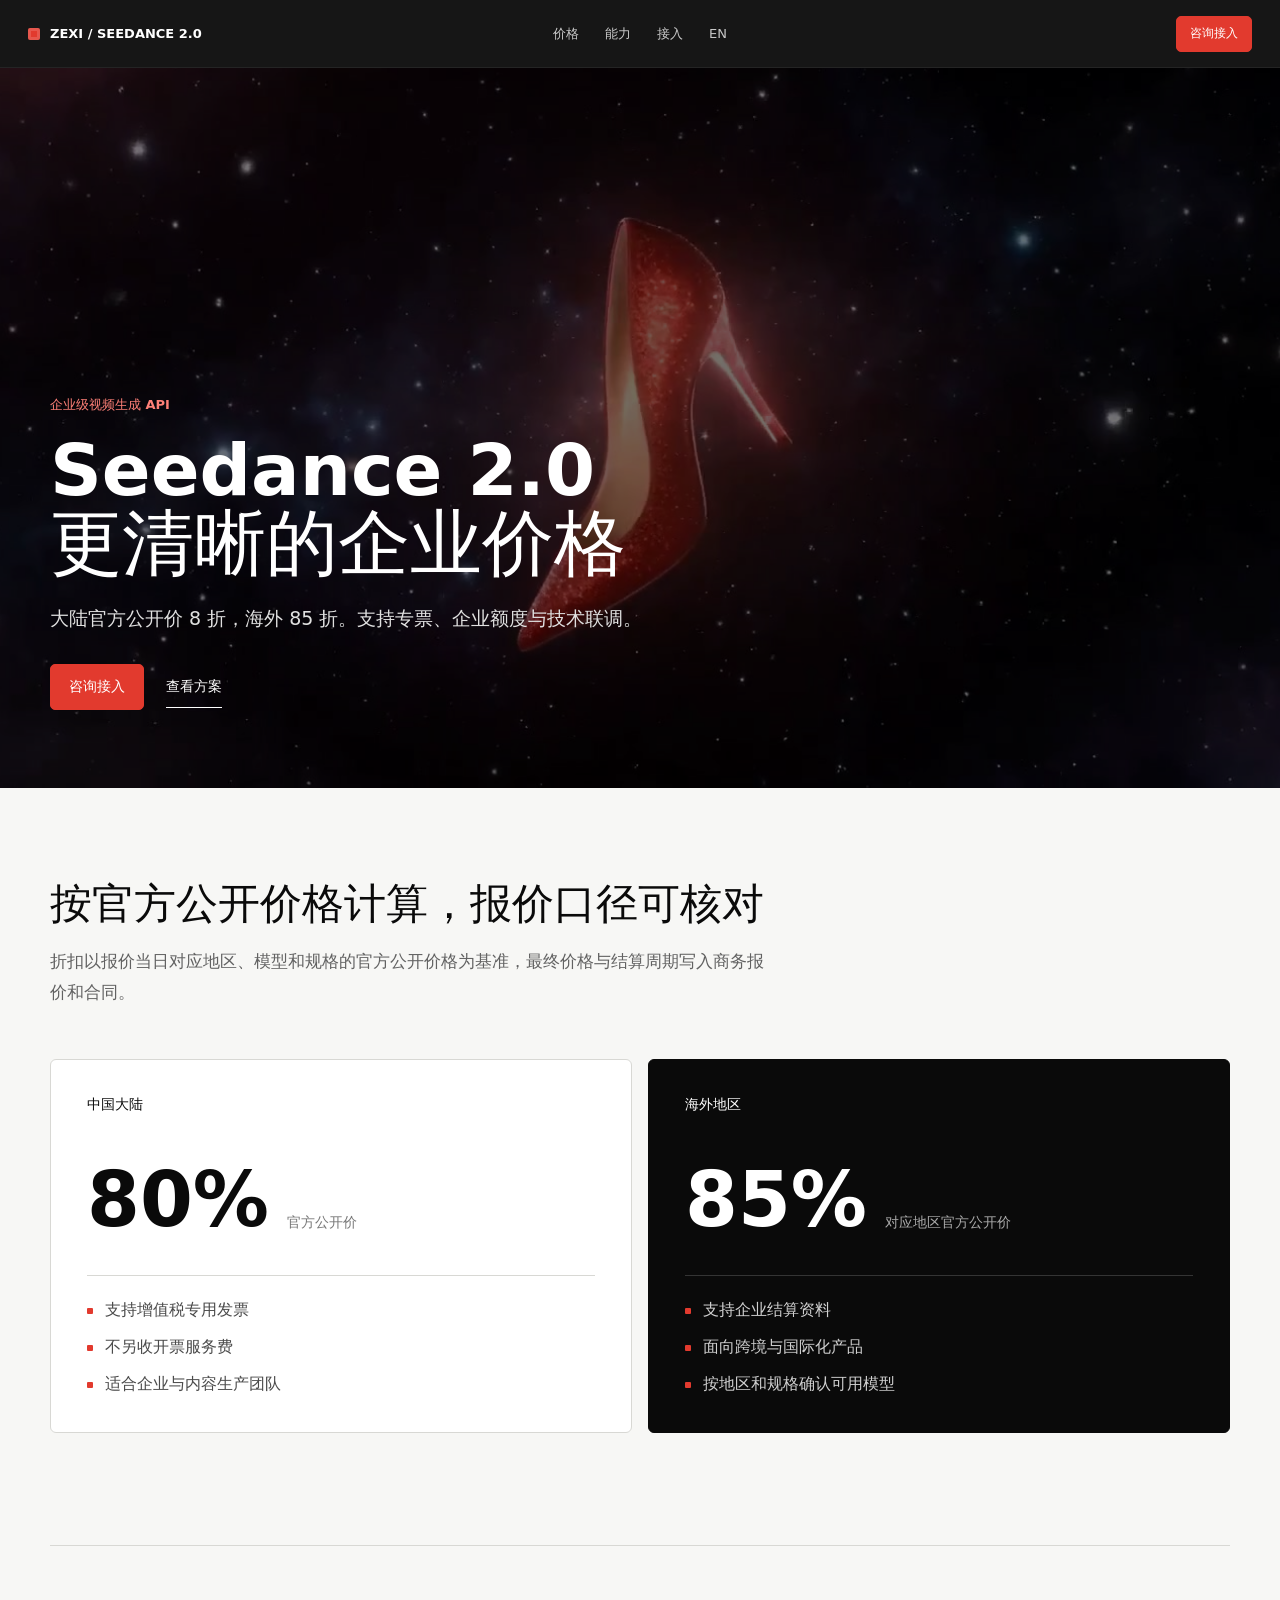
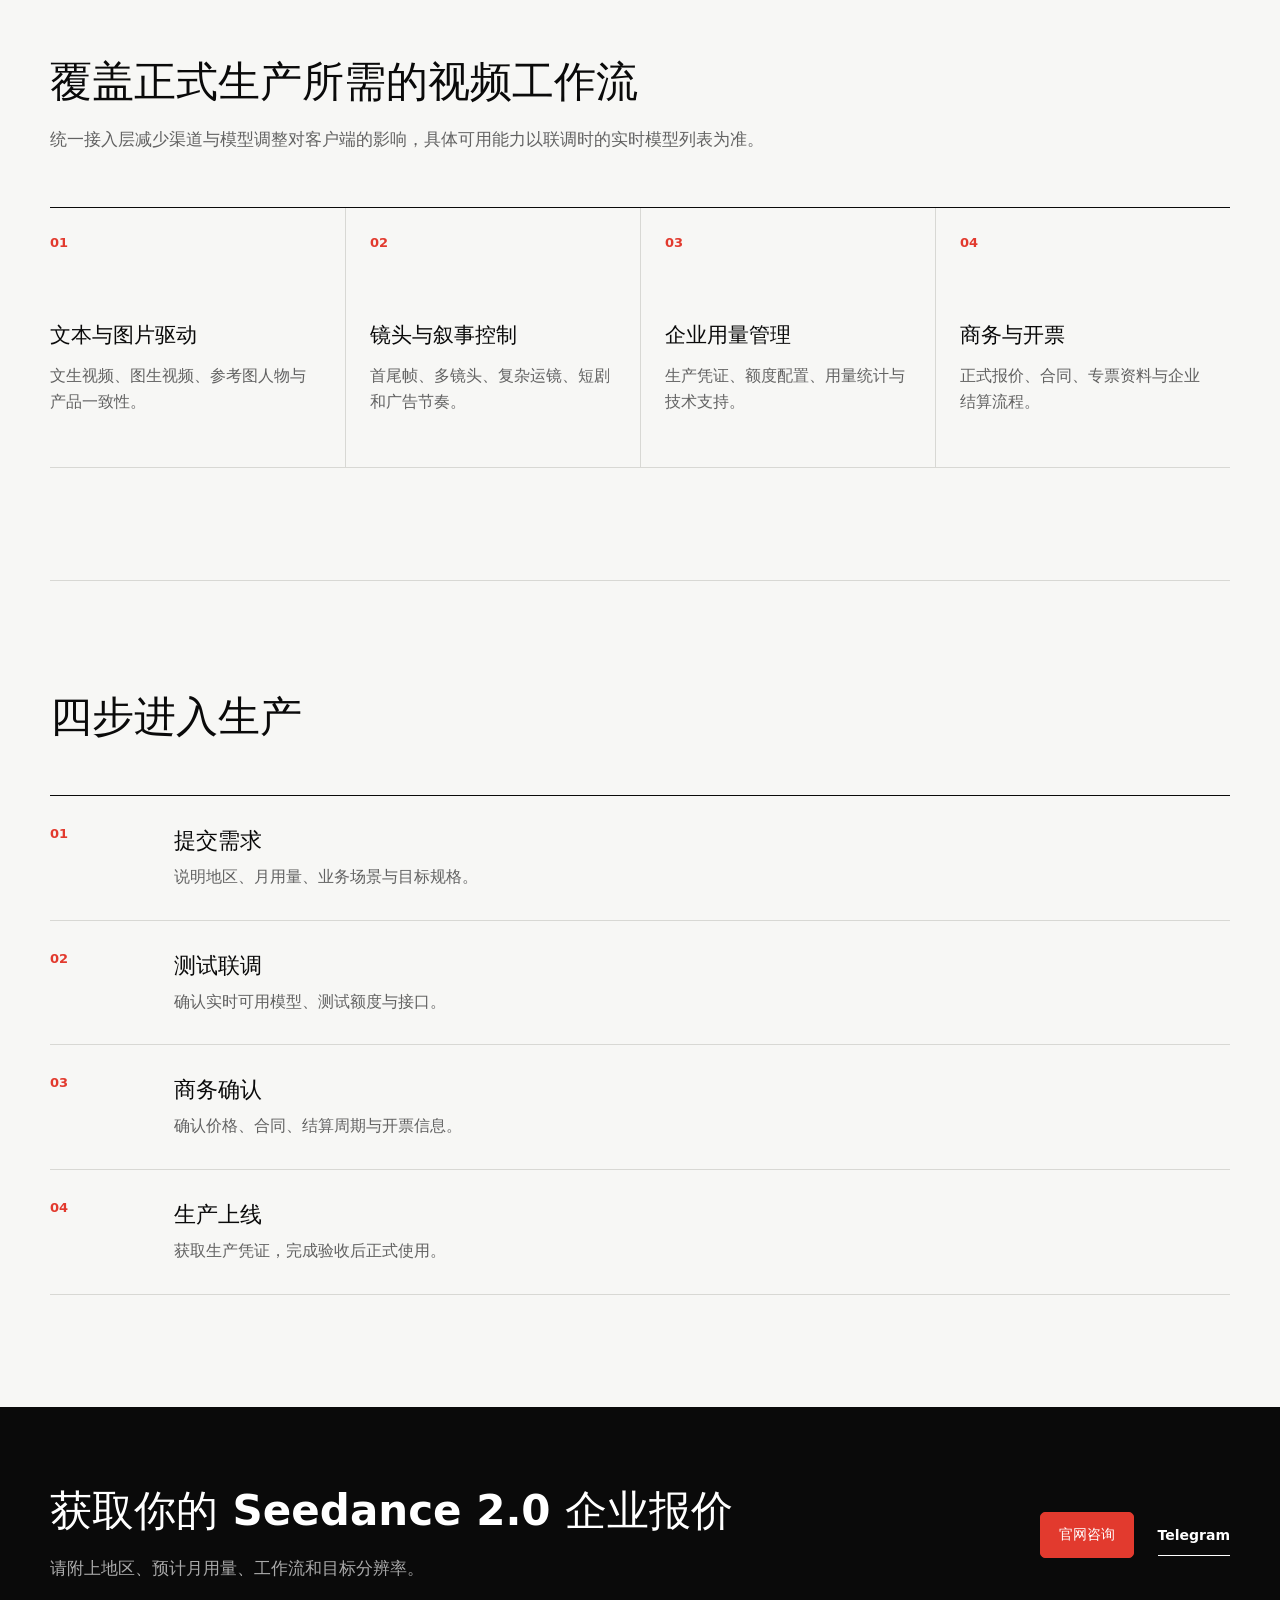
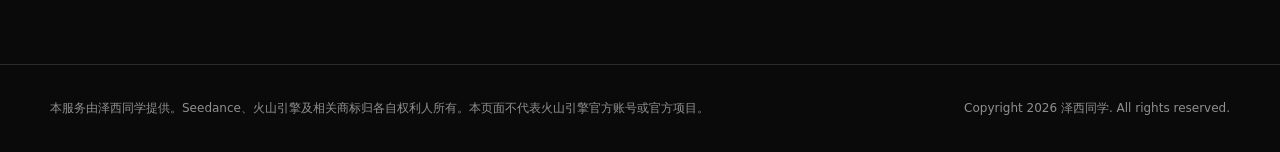
==== docs/index.html @ 0273ce98 "Launch Seedance 2.0 enterprise API offer" ====
<!doctype html>
<html lang="zh-CN">
  <head>
    <meta charset="utf-8">
    <meta name="viewport" content="width=device-width, initial-scale=1">
    <title>Seedance 2.0 企业级 API | 泽西同学</title>
    <meta name="description" content="Seedance 2.0 企业级视频生成 API。中国大陆按火山引擎官方公开价 8 折，海外按对应官方公开价 85 折，支持增值税专用发票。">
    <meta name="theme-color" content="#0a0a0a">
    <meta property="og:type" content="website">
    <meta property="og:title" content="Seedance 2.0 企业级 API">
    <meta property="og:description" content="火山引擎官方公开价 8 折，海外官方公开价 85 折，支持增值税专用发票。">
    <meta property="og:image" content="https://quanzedong-cell.github.io/seedance-2-api/assets/seedance-showcase.jpg">
    <meta property="og:url" content="https://quanzedong-cell.github.io/seedance-2-api/">
    <link rel="canonical" href="https://quanzedong-cell.github.io/seedance-2-api/">
    <link rel="stylesheet" href="styles.css">
    <script type="application/ld+json">
      {
        "@context": "https://schema.org",
        "@type": "Service",
        "name": "Seedance 2.0 企业级 API",
        "provider": {"@type": "Organization", "name": "泽西同学", "url": "https://zexitongxue.com/"},
        "areaServed": ["CN", "Worldwide"],
        "serviceType": "Video generation API access",
        "url": "https://quanzedong-cell.github.io/seedance-2-api/"
      }
    </script>
  </head>
  <body>
    <header class="site-header">
      <a class="brand" href="#top" aria-label="返回顶部">
        <span class="brand-mark" aria-hidden="true"></span>
        <span>ZEXI / SEEDANCE 2.0</span>
      </a>
      <nav aria-label="主导航">
        <a href="#pricing">价格</a>
        <a href="#capabilities">能力</a>
        <a href="#process">接入</a>
        <a href="en/" lang="en">EN</a>
      </nav>
      <a class="button button-small" href="https://zexitongxue.com/" target="_blank" rel="noreferrer">咨询接入</a>
    </header>

    <main id="top">
      <section class="hero" aria-labelledby="hero-title">
        <div class="hero-media" aria-hidden="true"></div>
        <div class="hero-scrim" aria-hidden="true"></div>
        <div class="hero-content">
          <p class="eyebrow">企业级视频生成 API</p>
          <h1 id="hero-title">Seedance 2.0<br>更清晰的企业价格</h1>
          <p class="hero-summary">大陆官方公开价 8 折，海外 85 折。支持专票、企业额度与技术联调。</p>
          <div class="hero-actions">
            <a class="button" href="https://zexitongxue.com/" target="_blank" rel="noreferrer">咨询接入</a>
            <a class="text-link" href="#pricing">查看方案</a>
          </div>
        </div>
      </section>

      <section class="price-section section" id="pricing" aria-labelledby="pricing-title">
        <div class="section-copy">
          <h2 id="pricing-title">按官方公开价格计算，报价口径可核对</h2>
          <p>折扣以报价当日对应地区、模型和规格的官方公开价格为基准，最终价格与结算周期写入商务报价和合同。</p>
        </div>
        <div class="pricing-grid">
          <article class="price-card">
            <p class="price-region">中国大陆</p>
            <p class="price-value"><strong>80%</strong><span>官方公开价</span></p>
            <ul>
              <li>支持增值税专用发票</li>
              <li>不另收开票服务费</li>
              <li>适合企业与内容生产团队</li>
            </ul>
          </article>
          <article class="price-card price-card-dark">
            <p class="price-region">海外地区</p>
            <p class="price-value"><strong>85%</strong><span>对应地区官方公开价</span></p>
            <ul>
              <li>支持企业结算资料</li>
              <li>面向跨境与国际化产品</li>
              <li>按地区和规格确认可用模型</li>
            </ul>
          </article>
        </div>
      </section>

      <section class="capability-section section" id="capabilities" aria-labelledby="capabilities-title">
        <div class="section-copy">
          <h2 id="capabilities-title">覆盖正式生产所需的视频工作流</h2>
          <p>统一接入层减少渠道与模型调整对客户端的影响，具体可用能力以联调时的实时模型列表为准。</p>
        </div>
        <div class="capability-list">
          <article><span>01</span><h3>文本与图片驱动</h3><p>文生视频、图生视频、参考图人物与产品一致性。</p></article>
          <article><span>02</span><h3>镜头与叙事控制</h3><p>首尾帧、多镜头、复杂运镜、短剧和广告节奏。</p></article>
          <article><span>03</span><h3>企业用量管理</h3><p>生产凭证、额度配置、用量统计与技术支持。</p></article>
          <article><span>04</span><h3>商务与开票</h3><p>正式报价、合同、专票资料与企业结算流程。</p></article>
        </div>
      </section>

      <section class="process-section section" id="process" aria-labelledby="process-title">
        <h2 id="process-title">四步进入生产</h2>
        <ol class="process-list">
          <li><span>01</span><div><h3>提交需求</h3><p>说明地区、月用量、业务场景与目标规格。</p></div></li>
          <li><span>02</span><div><h3>测试联调</h3><p>确认实时可用模型、测试额度与接口。</p></div></li>
          <li><span>03</span><div><h3>商务确认</h3><p>确认价格、合同、结算周期与开票信息。</p></div></li>
          <li><span>04</span><div><h3>生产上线</h3><p>获取生产凭证，完成验收后正式使用。</p></div></li>
        </ol>
      </section>

      <section class="contact-section" aria-labelledby="contact-title">
        <div>
          <h2 id="contact-title">获取你的 Seedance 2.0 企业报价</h2>
          <p>请附上地区、预计月用量、工作流和目标分辨率。</p>
        </div>
        <div class="contact-actions">
          <a class="button" href="https://zexitongxue.com/" target="_blank" rel="noreferrer">官网咨询</a>
          <a class="text-link light" href="https://t.me/zexitongxue1" target="_blank" rel="noreferrer">Telegram</a>
        </div>
      </section>
    </main>

    <footer>
      <p>本服务由泽西同学提供。Seedance、火山引擎及相关商标归各自权利人所有。本页面不代表火山引擎官方账号或官方项目。</p>
      <p>Copyright 2026 泽西同学. All rights reserved.</p>
    </footer>
  </body>
</html>
---- docs/styles.css ----
:root {
  color-scheme: light;
  --ink: #0a0a0a;
  --paper: #f7f7f5;
  --white: #ffffff;
  --muted: #626262;
  --line: #d8d8d4;
  --accent: #e23a2e;
  --max: 1180px;
  font-family: "Segoe UI", "PingFang SC", "Microsoft YaHei", system-ui, sans-serif;
  font-synthesis: none;
  text-rendering: optimizeLegibility;
}

* { box-sizing: border-box; }
html { scroll-behavior: smooth; }
body { margin: 0; min-width: 320px; background: var(--paper); color: var(--ink); }
a { color: inherit; text-decoration: none; }
p, h1, h2, h3 { margin-top: 0; }
button, a { -webkit-tap-highlight-color: transparent; }

.site-header {
  position: sticky;
  top: 0;
  z-index: 20;
  display: grid;
  grid-template-columns: 1fr auto 1fr;
  align-items: center;
  height: 68px;
  padding: 0 28px;
  border-bottom: 1px solid #242424;
  background: #0a0a0af2;
  color: var(--white);
  backdrop-filter: blur(14px);
}

.brand { display: inline-flex; align-items: center; gap: 10px; width: fit-content; font-size: 13px; font-weight: 750; letter-spacing: 0; }
.brand-mark { width: 12px; height: 12px; border-radius: 2px; background: var(--accent); box-shadow: inset 0 0 0 3px #ffffff26; }
.site-header nav { display: flex; align-items: center; gap: 26px; font-size: 13px; color: #c9c9c9; }
.site-header nav a:hover, .site-header nav a:focus-visible { color: var(--white); }
.site-header > .button { justify-self: end; }

.button {
  display: inline-flex;
  align-items: center;
  justify-content: center;
  min-height: 46px;
  padding: 0 18px;
  border: 1px solid var(--accent);
  border-radius: 5px;
  background: var(--accent);
  color: var(--white);
  font-size: 14px;
  font-weight: 750;
  letter-spacing: 0;
  white-space: nowrap;
  transition: background-color .18s ease, border-color .18s ease, transform .18s ease;
}
.button:hover { border-color: #c82f25; background: #c82f25; }
.button:active { transform: translateY(1px); }
.button:focus-visible, .text-link:focus-visible, nav a:focus-visible { outline: 3px solid #ffffff; outline-offset: 3px; }
.button-small { min-height: 36px; padding: 0 13px; font-size: 12px; }

.hero {
  position: relative;
  display: flex;
  align-items: flex-end;
  min-height: 720px;
  max-height: 850px;
  overflow: hidden;
  background: #160d0b;
  color: var(--white);
}
.hero-media { position: absolute; inset: 0; background: url("assets/seedance-showcase.jpg") center / cover no-repeat; transform: scale(1.01); }
.hero-scrim { position: absolute; inset: 0; background: #0000008c; }
.hero-content { position: relative; z-index: 1; width: min(var(--max), calc(100% - 48px)); margin: 0 auto; padding: 0 0 78px; }
.eyebrow { margin-bottom: 20px; color: #ff8178; font-size: 13px; font-weight: 800; letter-spacing: 0; text-transform: uppercase; }
.hero h1 { max-width: 880px; margin-bottom: 22px; font-size: 72px; line-height: 1.02; letter-spacing: 0; }
.hero-summary { max-width: 630px; margin-bottom: 0; color: #e0e0e0; font-size: 19px; line-height: 1.65; }
.hero-actions { display: flex; align-items: center; gap: 22px; margin-top: 30px; }
.text-link { display: inline-flex; align-items: center; min-height: 42px; border-bottom: 1px solid currentColor; font-size: 14px; font-weight: 750; white-space: nowrap; }
.text-link:hover { color: var(--accent); }
.text-link.light { color: var(--white); }

.section { width: min(var(--max), calc(100% - 48px)); margin: 0 auto; padding: 112px 0; }
.section-copy { max-width: 720px; margin-bottom: 52px; }
.section h2, .contact-section h2 { margin-bottom: 18px; font-size: 42px; line-height: 1.15; letter-spacing: 0; }
.section-copy p, .contact-section p { margin-bottom: 0; color: var(--muted); font-size: 17px; line-height: 1.8; }

.price-section { padding-top: 92px; }
.pricing-grid { display: grid; grid-template-columns: 1fr 1fr; gap: 16px; }
.price-card { min-height: 370px; padding: 36px; border: 1px solid var(--line); border-radius: 6px; background: var(--white); }
.price-card-dark { border-color: var(--ink); background: var(--ink); color: var(--white); }
.price-region { margin-bottom: 54px; font-size: 14px; font-weight: 800; }
.price-value { display: flex; align-items: flex-end; gap: 18px; margin-bottom: 42px; }
.price-value strong { font-size: 76px; line-height: .85; letter-spacing: 0; }
.price-value span { max-width: 170px; color: #777; font-size: 14px; line-height: 1.4; }
.price-card-dark .price-value span { color: #aaa; }
.price-card ul { display: grid; gap: 13px; margin: 0; padding: 22px 0 0; border-top: 1px solid var(--line); list-style: none; }
.price-card-dark ul { border-color: #343434; }
.price-card li { position: relative; padding-left: 18px; color: #4b4b4b; line-height: 1.5; }
.price-card-dark li { color: #d0d0d0; }
.price-card li::before { position: absolute; left: 0; top: .65em; width: 6px; height: 6px; border-radius: 1px; background: var(--accent); content: ""; }

.capability-section { border-top: 1px solid var(--line); }
.capability-list { display: grid; grid-template-columns: repeat(4, 1fr); border-top: 1px solid var(--ink); }
.capability-list article { min-height: 260px; padding: 24px 24px 20px 0; border-bottom: 1px solid var(--line); }
.capability-list article + article { padding-left: 24px; border-left: 1px solid var(--line); }
.capability-list span { color: var(--accent); font-size: 13px; font-weight: 800; }
.capability-list h3 { margin: 70px 0 14px; font-size: 21px; letter-spacing: 0; }
.capability-list p { margin: 0; color: var(--muted); line-height: 1.65; }

.process-section { border-top: 1px solid var(--line); }
.process-section > h2 { margin-bottom: 54px; }
.process-list { margin: 0; padding: 0; border-top: 1px solid var(--ink); list-style: none; }
.process-list li { display: grid; grid-template-columns: 100px 1fr; gap: 24px; padding: 30px 0; border-bottom: 1px solid var(--line); }
.process-list > li > span { color: var(--accent); font-size: 13px; font-weight: 800; }
.process-list h3 { margin-bottom: 8px; font-size: 22px; letter-spacing: 0; }
.process-list p { margin: 0; color: var(--muted); line-height: 1.6; }

.contact-section { display: flex; align-items: center; justify-content: space-between; gap: 48px; padding: 80px max(24px, calc((100% - var(--max)) / 2)); background: var(--ink); color: var(--white); }
.contact-section p { color: #aaa; }
.contact-actions { display: flex; align-items: center; gap: 24px; flex-shrink: 0; }

footer { display: flex; justify-content: space-between; gap: 48px; padding: 34px max(24px, calc((100% - var(--max)) / 2)); border-top: 1px solid #2b2b2b; background: var(--ink); color: #8f8f8f; font-size: 12px; line-height: 1.6; }
footer p { max-width: 730px; margin: 0; }

@media (max-width: 900px) {
  .site-header { grid-template-columns: 1fr auto; padding: 0 18px; }
  .site-header nav { display: none; }
  .hero { min-height: 680px; }
  .hero h1 { font-size: 58px; }
  .pricing-grid { grid-template-columns: 1fr; }
  .capability-list { grid-template-columns: 1fr 1fr; }
  .capability-list article:nth-child(3) { border-left: 0; }
  .contact-section { align-items: flex-start; flex-direction: column; }
  footer { flex-direction: column; }
}

@media (max-width: 600px) {
  .site-header { height: 62px; }
  .brand { font-size: 11px; }
  .button-small { min-height: 34px; padding: 0 10px; }
  .hero { min-height: 680px; }
  .hero-media { background-position: 58% center; }
  .hero-content { width: calc(100% - 32px); padding-bottom: 46px; }
  .hero h1 { font-size: 42px; line-height: 1.06; }
  .hero-summary { font-size: 16px; line-height: 1.55; }
  .hero-actions { align-items: flex-start; flex-direction: column; gap: 12px; }
  .section { width: calc(100% - 32px); padding: 76px 0; }
  .section h2, .contact-section h2 { font-size: 32px; }
  .section-copy { margin-bottom: 36px; }
  .price-card { min-height: auto; padding: 26px; }
  .price-region { margin-bottom: 40px; }
  .price-value { align-items: flex-start; flex-direction: column; gap: 10px; }
  .price-value strong { font-size: 64px; }
  .capability-list { grid-template-columns: 1fr; }
  .capability-list article, .capability-list article + article { min-height: 220px; padding: 22px 0; border-left: 0; }
  .capability-list h3 { margin-top: 50px; }
  .process-list li { grid-template-columns: 52px 1fr; gap: 14px; }
  .contact-section { padding: 62px 20px; }
  .contact-actions { align-items: flex-start; flex-direction: column; gap: 12px; }
  footer { padding: 30px 20px; }
}

@media (prefers-reduced-motion: reduce) {
  html { scroll-behavior: auto; }
  *, *::before, *::after { transition: none !important; }
}
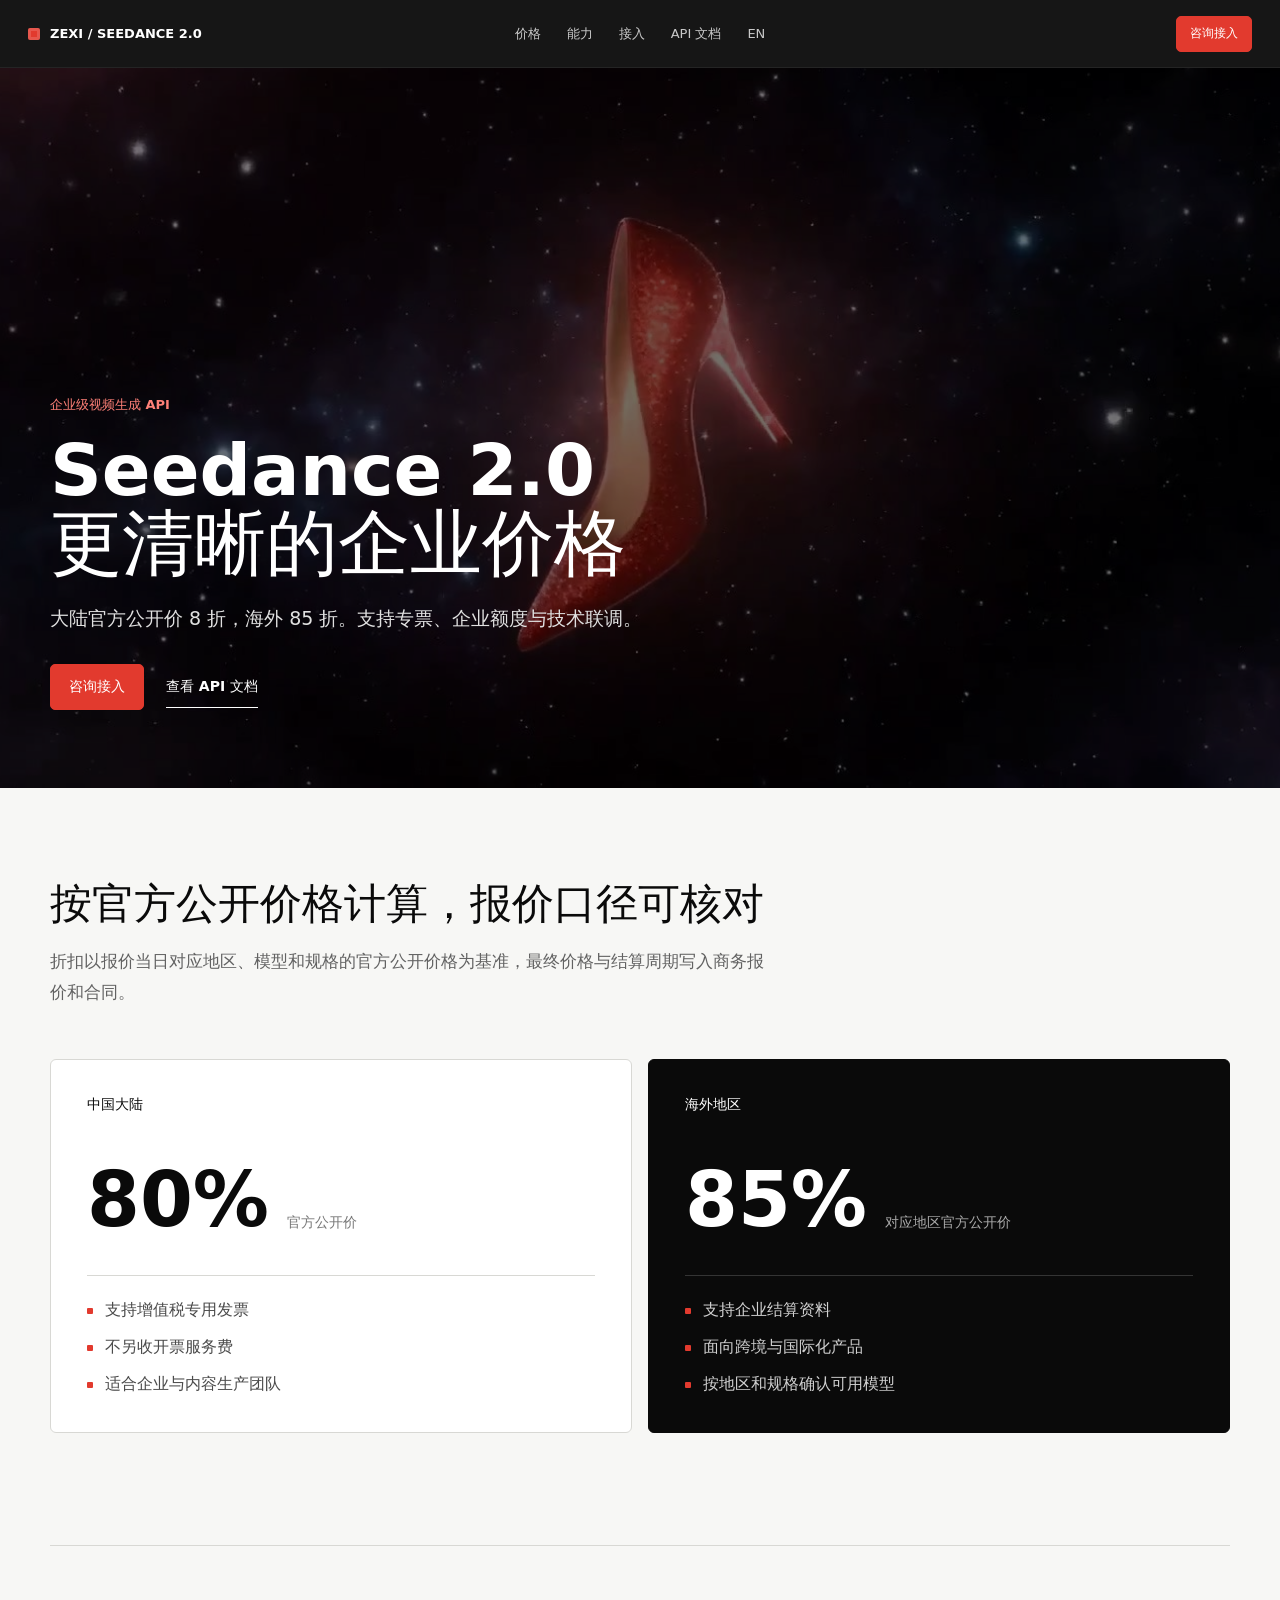
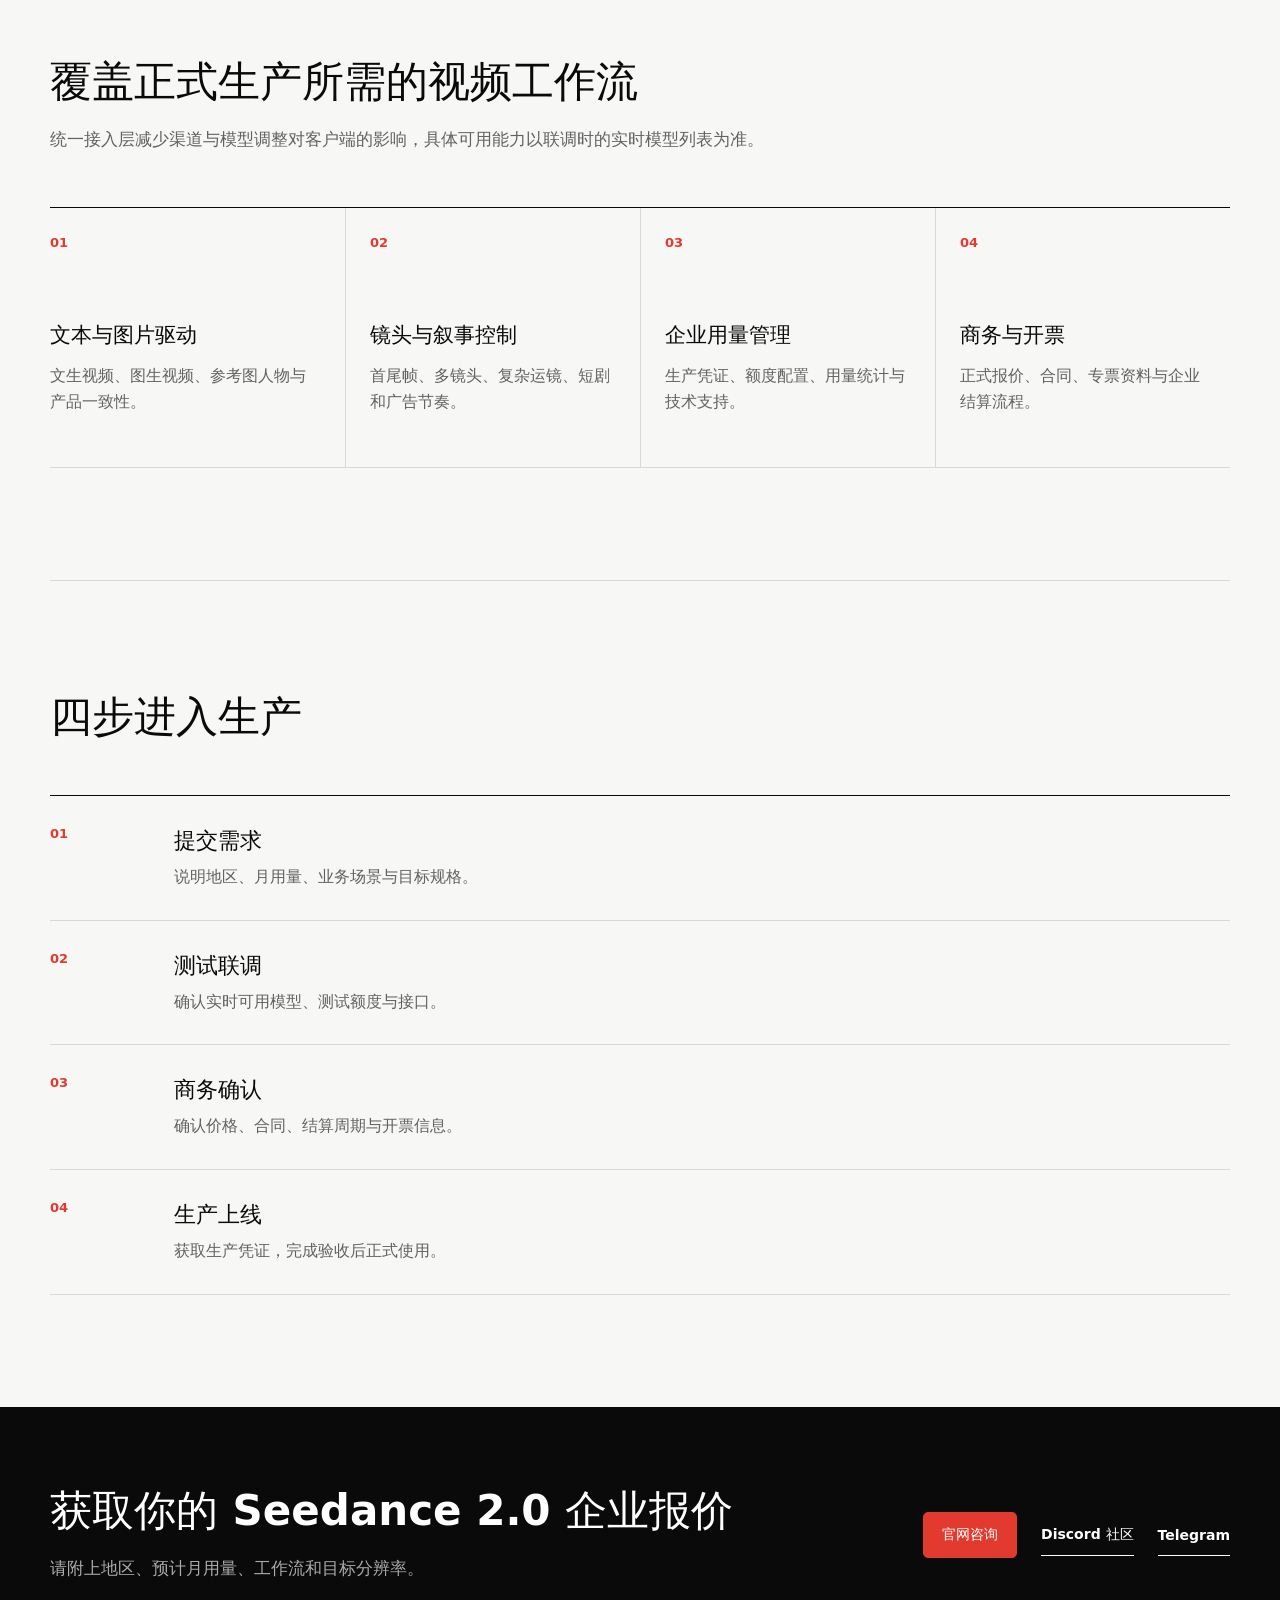
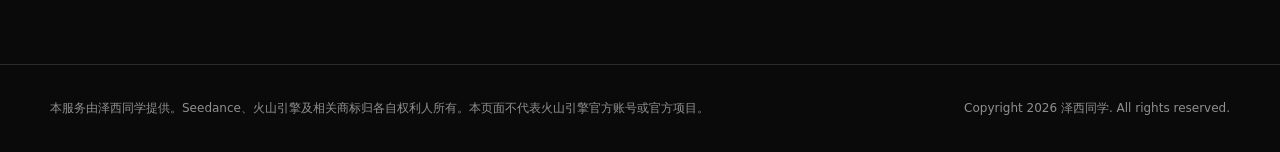
==== commit 33e21a67: "Add trackable API acquisition links" ====
--- a/docs/index.html
+++ b/docs/index.html
@@ -12,6 +12,9 @@
     <meta property="og:image" content="https://quanzedong-cell.github.io/seedance-2-api/assets/seedance-showcase.jpg">
     <meta property="og:url" content="https://quanzedong-cell.github.io/seedance-2-api/">
     <link rel="canonical" href="https://quanzedong-cell.github.io/seedance-2-api/">
+    <link rel="alternate" hreflang="zh-CN" href="https://quanzedong-cell.github.io/seedance-2-api/">
+    <link rel="alternate" hreflang="en" href="https://quanzedong-cell.github.io/seedance-2-api/en/">
+    <link rel="alternate" hreflang="x-default" href="https://quanzedong-cell.github.io/seedance-2-api/en/">
     <link rel="stylesheet" href="styles.css">
     <script type="application/ld+json">
       {
@@ -35,9 +38,10 @@
         <a href="#pricing">价格</a>
         <a href="#capabilities">能力</a>
         <a href="#process">接入</a>
+        <a href="https://zexitongxue.com/docs/video-api.html?utm_source=github-pages&amp;utm_medium=landing-page&amp;utm_campaign=seedance2_api" target="_blank" rel="noreferrer">API 文档</a>
         <a href="en/" lang="en">EN</a>
       </nav>
-      <a class="button button-small" href="https://zexitongxue.com/" target="_blank" rel="noreferrer">咨询接入</a>
+      <a class="button button-small" href="https://zexitongxue.com/?utm_source=github-pages&amp;utm_medium=landing-page&amp;utm_campaign=seedance2_api" target="_blank" rel="noreferrer">咨询接入</a>
     </header>
 
     <main id="top">
@@ -49,8 +53,8 @@
           <h1 id="hero-title">Seedance 2.0<br>更清晰的企业价格</h1>
           <p class="hero-summary">大陆官方公开价 8 折，海外 85 折。支持专票、企业额度与技术联调。</p>
           <div class="hero-actions">
-            <a class="button" href="https://zexitongxue.com/" target="_blank" rel="noreferrer">咨询接入</a>
-            <a class="text-link" href="#pricing">查看方案</a>
+            <a class="button" href="https://zexitongxue.com/?utm_source=github-pages&amp;utm_medium=landing-page&amp;utm_campaign=seedance2_api" target="_blank" rel="noreferrer">咨询接入</a>
+            <a class="text-link" href="https://zexitongxue.com/docs/video-api.html?utm_source=github-pages&amp;utm_medium=landing-page&amp;utm_campaign=seedance2_api" target="_blank" rel="noreferrer">查看 API 文档</a>
           </div>
         </div>
       </section>
@@ -111,7 +115,8 @@
           <p>请附上地区、预计月用量、工作流和目标分辨率。</p>
         </div>
         <div class="contact-actions">
-          <a class="button" href="https://zexitongxue.com/" target="_blank" rel="noreferrer">官网咨询</a>
+          <a class="button" href="https://zexitongxue.com/?utm_source=github-pages&amp;utm_medium=landing-page&amp;utm_campaign=seedance2_api" target="_blank" rel="noreferrer">官网咨询</a>
+          <a class="text-link light" href="https://discord.gg/d9d8KNa95R" target="_blank" rel="noreferrer">Discord 社区</a>
           <a class="text-link light" href="https://t.me/zexitongxue1" target="_blank" rel="noreferrer">Telegram</a>
         </div>
       </section>
